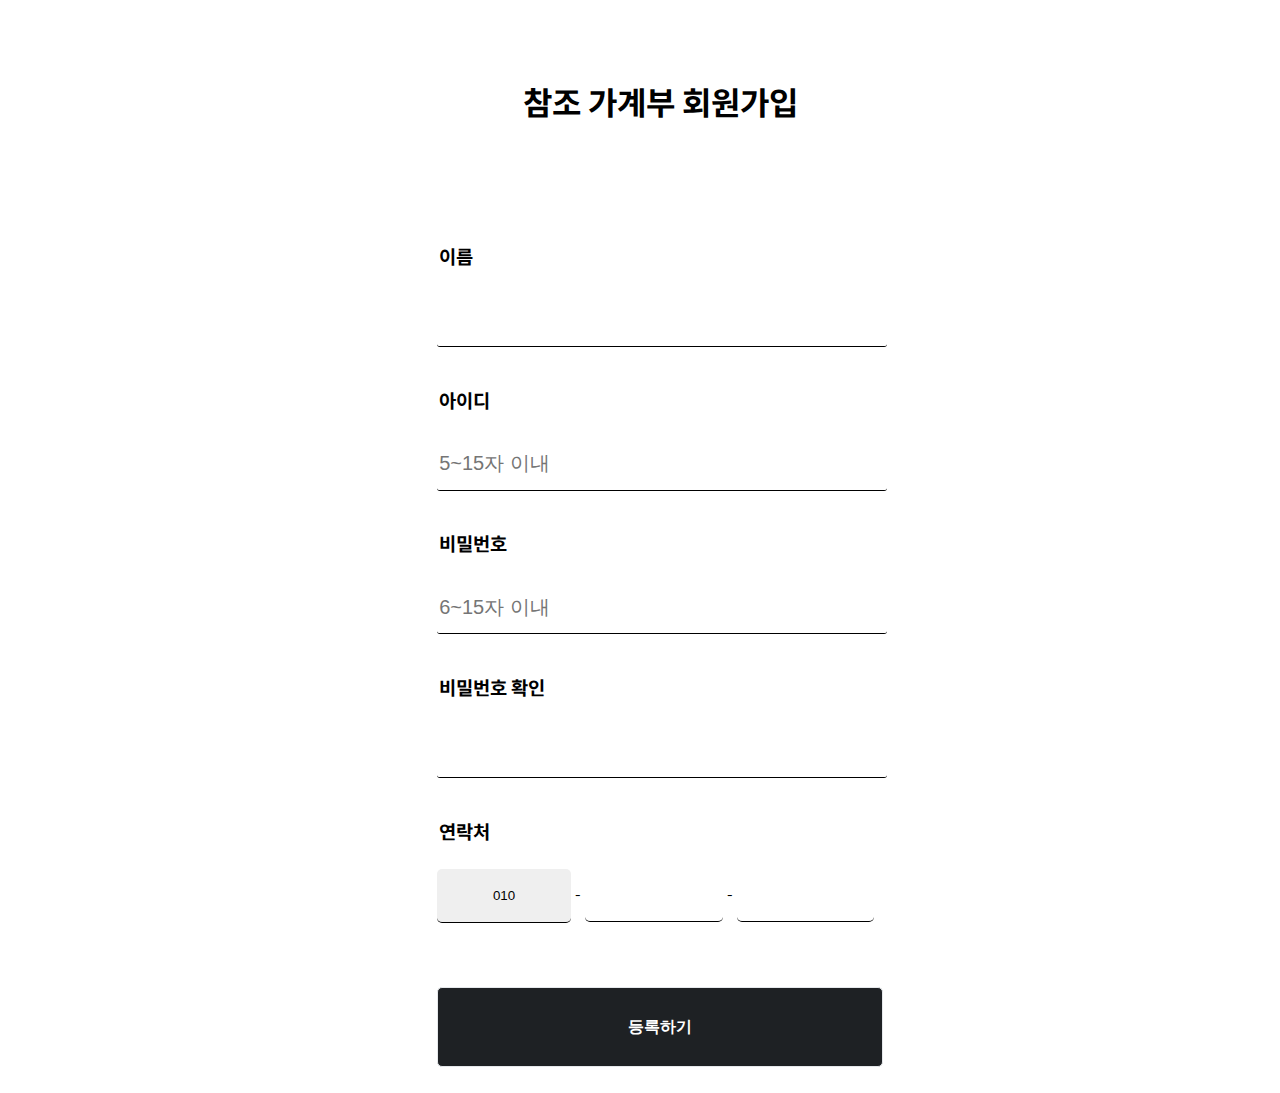
==== html/join.html @ 15548f49 "Back Up at 2022-11-25" ====
<!DOCTYPE html>
<html lang="en">
<head>
    <meta charset="UTF-8">
    <title>회원가입</title>
    <link rel="stylesheet" href="../css/font.css">
    <link rel="stylesheet" href="../css/join.css">
    <script src="../js/join.js"></script>
</head>
<body>
<div id="외부박스">
    <div>
        <form method="post" action="/">
            <ul>
                <li id="로고박스_li"><div><h1>참조 가계부 회원가입</h1></div></li>
                <li><h3 class="title">이름</h3><div id="nametitle" ></div></li>
                <li><label><input type="text" id="이름" name="name" placeholder=""  class="input"> </label></li>
                <li><h3 class="title">아이디</h3><div id="idtitle"></div></li>
                <li><label><input type="text" id="아이디" name="id"placeholder="5~15자 이내" class="input"></label></li>
                <li><h3 class="title">비밀번호</h3><div id="passwordtitle"></div></li>
                <li><label><input type="password" id="비밀번호" name="pw"placeholder="6~15자 이내" class="input"> </label></li>
                <li><h3 class="title">비밀번호 확인</h3><div id="passwordchecktitle"></div></li>
                <li><label><input type="password" id="비밀번호체크" name="pwcheck"placeholder="" class="input"> </label></li>
                <li><h3 class="title">연락처</h3><div id="phonetitle"></div></li>
                <li><label><select name="pn0" class="input_pn" style="height: 54px;">
                    <option >010</option>
                </select > - <input type="text" name="pn1" class="input_pn"> - <input type="text" name="pn3" class="input_pn"></label></li>
                <li><label><button id="submit_button">등록하기</button>
                </label></li>
            </ul>
        </form>
    </div>
</div>
</body>
</html>
---- css/font.css ----
@import url('https://fonts.googleapis.com/css2?family=Noto+Sans+KR&display=swap');
body, table, div, p{
    font-family: 'Noto Sans KR', sans-serif;
}
---- css/join.css ----
input[type="number"]::-webkit-outer-spin-button,
input[type="number"]::-webkit-inner-spin-button {
    -webkit-appearance: none;
    -moz-appearance: none;
    appearance: none;
}

#로고박스{
    margin: 0 auto;

}
#로고박스_li{
    margin-top : 10%;
    margin-bottom: 10%;
    text-align: center;
    height: 100px;

}

li{
    list-style-type: none;
    padding: 10px;
}
#외부박스{
    margin-left: 30%;
    margin-right: 30%;
    padding: 0px;

}
.title{
    margin-left: 0.5%;
    margin-bottom: 5px;
}
.input{
    margin : 0 auto;
    width: 100%;
    height: 50px;
    border : #E2E2E2;
    border-bottom-style: solid;
    border-bottom-color:  black;
    border-bottom-width: 1px;
    border-radius: 3px;
    outline : none;
    caret-color: transparent;
    text-align: left;
    font-size: 15pt;
}
.input:focus{
    outline : 2px solid #caafe3;
    border-bottom-style: none;
}
.input_pn{
    margin : 0 auto;
    width: 30%;
    height: 50px;
    border : #E2E2E2;
    border-bottom-style: solid;
    border-bottom-color:  black;
    border-bottom-width: 1px;
    border-radius: 3px;
    outline-color: #caafe3;
    text-align: center;
    border-radius: 5px;
    -webkit-appearance: none;
}
#submit_button{
    width: 100%;
    height: 80px;
    border: 1px solid #e5e8eb;
    margin-top : 10%;
    border-radius: 5px;
    background-color: #1e2124;
    cursor: pointer;
    font-size: 12pt;
    font-weight: bold;
    color: white;
    text-align: center;
}
#nametitle, #idtitle, #passwordtitle, #passwordchecktitle, #phonetitle{
    color: red;
    font-size: 10pt;
    margin-top: 0;
}
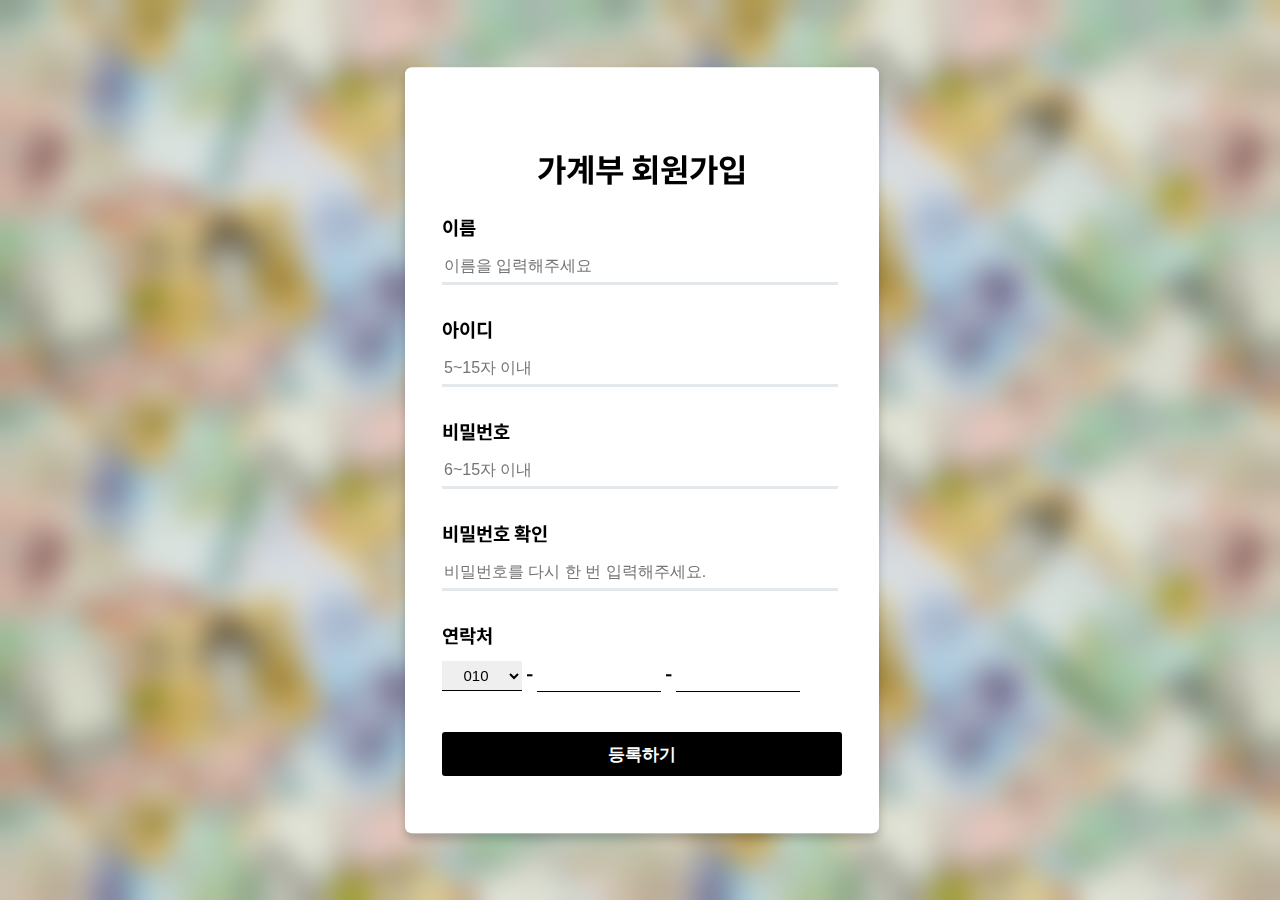
==== commit 59f3e36e: "Bakcup at 2022.12.10." ====
--- a/html/join.html
+++ b/html/join.html
@@ -7,29 +7,47 @@
     <link rel="stylesheet" href="../css/join.css">
     <script src="../js/join.js"></script>
 </head>
-<body>
-<div id="외부박스">
-    <div>
-        <form method="post" action="/">
-            <ul>
-                <li id="로고박스_li"><div><h1>참조 가계부 회원가입</h1></div></li>
-                <li><h3 class="title">이름</h3><div id="nametitle" ></div></li>
-                <li><label><input type="text" id="이름" name="name" placeholder=""  class="input"> </label></li>
-                <li><h3 class="title">아이디</h3><div id="idtitle"></div></li>
-                <li><label><input type="text" id="아이디" name="id"placeholder="5~15자 이내" class="input"></label></li>
-                <li><h3 class="title">비밀번호</h3><div id="passwordtitle"></div></li>
-                <li><label><input type="password" id="비밀번호" name="pw"placeholder="6~15자 이내" class="input"> </label></li>
-                <li><h3 class="title">비밀번호 확인</h3><div id="passwordchecktitle"></div></li>
-                <li><label><input type="password" id="비밀번호체크" name="pwcheck"placeholder="" class="input"> </label></li>
-                <li><h3 class="title">연락처</h3><div id="phonetitle"></div></li>
-                <li><label><select name="pn0" class="input_pn" style="height: 54px;">
+<body style = "background-image : url(../img/background.png);" >
+<fieldset id="외부박스" >
+    <form method="post" action="../php/Join_us.php">
+        <ul id="항목박스">
+            <li id="로고박스"><div><h1>가계부 회원가입</h1></div></li>
+
+            <li><h3 class="title">이름</h3></li>
+            <li><label><input type="text" id="이름" name="name" placeholder="이름을 입력해주세요"  class="input"> </label></li>
+            <li><div id="alert_name" class="경고"></div></li>
+
+            <li><h3 class="title">아이디</h3></li>
+            <li><label><input type="text" id="아이디" name="id"placeholder="5~15자 이내" class="input"></label></li>
+            <li><div id="alert_id" class="경고"></div></li>
+
+            <li><h3 class="title">비밀번호</h3></li>
+            <li><label><input type="password" id="비밀번호" name="pw"placeholder="6~15자 이내" class="input"> </label></li>
+            <li><div id="alert_password" class="경고"></div></li>
+
+            <li><h3 class="title">비밀번호 확인</h3></li>
+            <li><label><input type="password" id="비밀번호체크" name="pwcheck"placeholder="비밀번호를 다시 한 번 입력해주세요." class="input"> </label></li>
+            <li><div id="alert_pwcheck" class="경고"></div></li>
+
+            <li><h3 class="title">연락처</h3></li>
+            <li><label>
+                <select name="pn0" class="input_pn0">
                     <option >010</option>
-                </select > - <input type="text" name="pn1" class="input_pn"> - <input type="text" name="pn3" class="input_pn"></label></li>
-                <li><label><button id="submit_button">등록하기</button>
-                </label></li>
-            </ul>
-        </form>
-    </div>
-</div>
+                    <option >011</option>
+                    <option >018</option>
+                    <option >02</option>
+                </select > 
+                <a class = "sigh_minus">-</a> 
+                <input type="text" name="pn1" class="input_pn"> 
+                <a class = "sigh_minus">-</a> 
+                <input type="text" name="pn3" class="input_pn">
+            </label></li>
+            <li><div id="alert_phonenum" class="경고"></div></li>
+
+            <li><label><button id="submit_button">등록하기</button>
+            </label></li>
+        </ul>
+    </form>
+</fieldset>
 </body>
 </html>--- a/css/join.css
+++ b/css/join.css
@@ -5,76 +5,111 @@
     appearance: none;
 }
 
+body{
+    position: absolute;
+    width : 100%;
+    min-height : 100%;
+    margin:0;
+	overflow-y: scroll;
+	background-image : url(../img/background.png);
+	backdrop-filter: blur(15px);
+}
+
 #로고박스{
-    margin: 0 auto;
-
-}
-#로고박스_li{
-    margin-top : 10%;
-    margin-bottom: 10%;
     text-align: center;
-    height: 100px;
-
 }
 
 li{
     list-style-type: none;
-    padding: 10px;
 }
-#외부박스{
-    margin-left: 30%;
-    margin-right: 30%;
-    padding: 0px;
+
+.경고{
+    height : 20px;
+    padding-bottom:10px;
+    font-size : 9pt;
+    color : red;
 
 }
+
+#외부박스{
+    position : absolute;
+    top: 50%;
+    left: 50%;
+    transform: translate(-50%, -50%);
+    display:block;
+    border : none;
+    width : 450px;
+    height : 750px;
+    box-shadow: 0 5px 10px rgb(0 0 0 / 20%);
+	background-color: white;
+	border-radius: 7px;
+}
+
+#항목박스{
+    position : absolute;
+    top: 50%;
+    left: 50%;
+    transform: translate(-50%, -50%);
+    width:400px;
+    padding:0;
+    margin: auto;
+}
+
 .title{
-    margin-left: 0.5%;
-    margin-bottom: 5px;
+    margin : auto;
+    padding-bottom:10px;   
 }
-.input{
-    margin : 0 auto;
-    width: 100%;
-    height: 50px;
+
+input{
+    width: 98%;
+	height: 30px;
+    margin : auto;
+    border : white;
+    border-bottom-style: solid;
+    border-bottom-color: #e5e8eb;
+    border-bottom-width: 3px;
+    outline : none;
+    font-size: 12pt;
+}
+
+input:focus{
+    border-bottom:3px solid blue;
+	outline: none;
+	transition: border-color .2s linear;
+}
+
+.input_pn, .input_pn0{
+    margin : auto;
+    width: 120px;
+    height: 30px;
     border : #E2E2E2;
     border-bottom-style: solid;
     border-bottom-color:  black;
     border-bottom-width: 1px;
-    border-radius: 3px;
-    outline : none;
-    caret-color: transparent;
-    text-align: left;
-    font-size: 15pt;
+    text-align: center;
+    font-size: 15px;
 }
-.input:focus{
-    outline : 2px solid #caafe3;
-    border-bottom-style: none;
+
+.input_pn0{
+    width: 80px;
 }
-.input_pn{
-    margin : 0 auto;
-    width: 30%;
-    height: 50px;
-    border : #E2E2E2;
-    border-bottom-style: solid;
-    border-bottom-color:  black;
-    border-bottom-width: 1px;
-    border-radius: 3px;
-    outline-color: #caafe3;
-    text-align: center;
-    border-radius: 5px;
-    -webkit-appearance: none;
+
+.sigh_minus{
+    font-size:20px;
+    font-weight: bold;
 }
+
 #submit_button{
+    cursor: pointer;
     width: 100%;
-    height: 80px;
-    border: 1px solid #e5e8eb;
-    margin-top : 10%;
-    border-radius: 5px;
-    background-color: #1e2124;
-    cursor: pointer;
-    font-size: 12pt;
+	height: 44px;
+    margin-top:10px;
+	background-color: black;
+	border: 1px;
+	border-radius: 3px;
+	color: white;
+	font-size: 17px;
     font-weight: bold;
-    color: white;
-    text-align: center;
 }
 #nametitle, #idtitle, #passwordtitle, #passwordchecktitle, #phonetitle{
     color: red;
